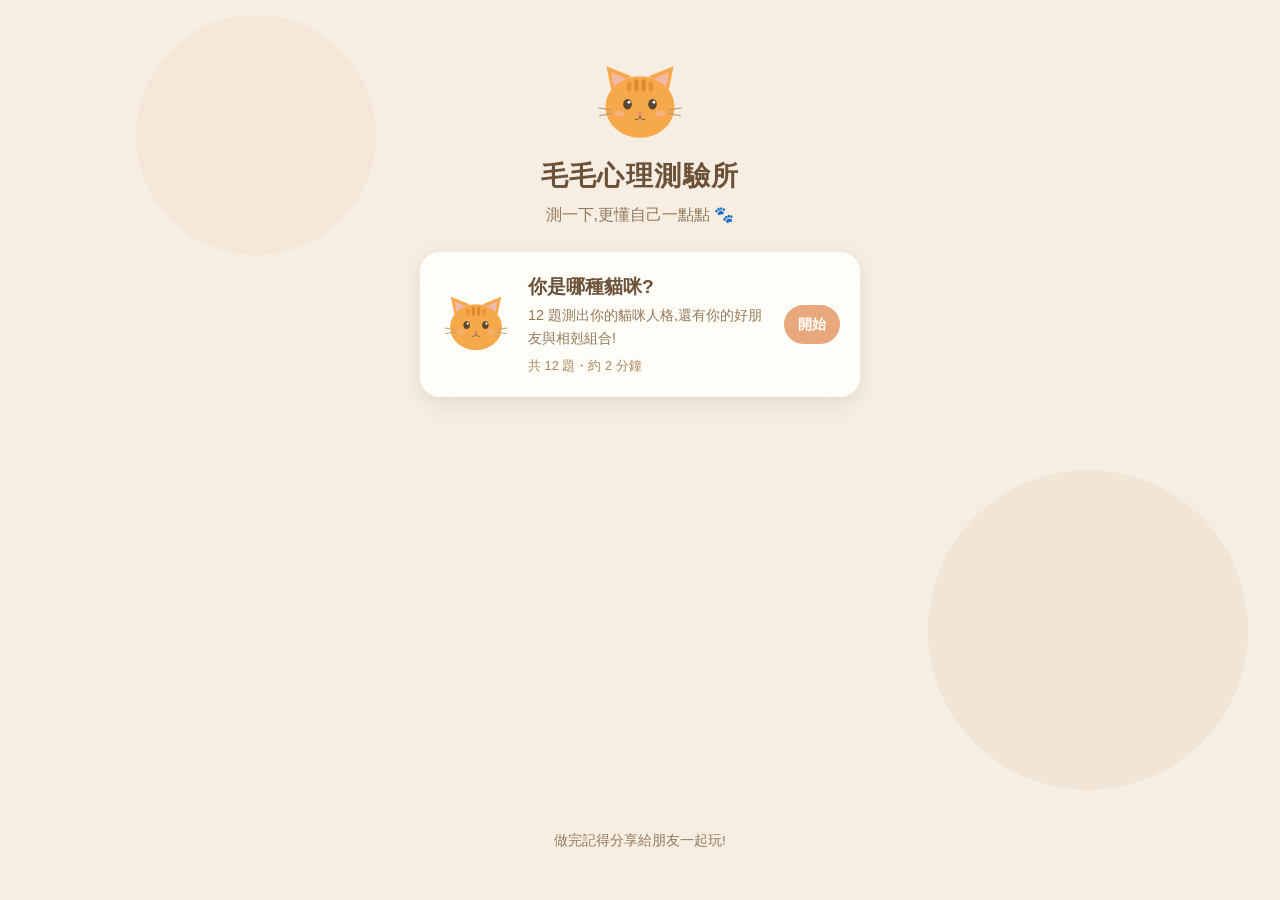
==== index.html @ 0858384c "心理測驗網站初版" ====
<!DOCTYPE html>
<html lang="zh-Hant">
<head>
  <meta charset="UTF-8">
  <meta name="viewport" content="width=device-width, initial-scale=1.0, viewport-fit=cover">
  <title>毛毛心理測驗所</title>
  <meta name="description" content="超好玩的心理測驗,快來測測看,再分享給朋友!">
  <meta property="og:title" content="毛毛心理測驗所">
  <meta property="og:description" content="超好玩的心理測驗,快來測測看你是哪種貓咪!">
  <link rel="stylesheet" href="css/style.css">
</head>
<body>
  <main class="page">
    <header class="site-header">
      <div class="site-logo" id="site-logo" aria-hidden="true"></div>
      <h1 class="site-title">毛毛心理測驗所</h1>
      <p class="site-subtitle">測一下,更懂自己一點點 🐾</p>
    </header>

    <section id="quiz-list" class="quiz-list" aria-label="測驗列表">
      <p class="loading">測驗載入中…</p>
    </section>

    <footer class="site-footer">
      <p>做完記得分享給朋友一起玩!</p>
    </footer>
  </main>

  <script src="js/cat-art.js"></script>
  <script src="js/index.js"></script>
</body>
</html>
---- css/style.css ----
/* ===== 毛毛心理測驗所 — 溫暖奶茶色系 ===== */
:root {
  --bg: #F6EEE3;          /* 米色底 */
  --bg-deep: #EFE2D0;
  --card: #FFFDF8;        /* 卡片乳白 */
  --milk-tea: #C9A87C;    /* 奶茶 */
  --milk-tea-dark: #A9855C;
  --cocoa: #6B5138;       /* 深可可,主要文字 */
  --cocoa-light: #93795C; /* 次要文字 */
  --accent: #E8A87C;      /* 蜜橘點綴 */
  --friend: #7FA86B;
  --rival: #D97B5F;
  --radius: 20px;
  --shadow: 0 6px 20px rgba(107, 81, 56, 0.12);
}

* { box-sizing: border-box; margin: 0; padding: 0; }

[hidden] { display: none !important; }

html { -webkit-text-size-adjust: 100%; }

body {
  font-family: "PingFang TC", "Microsoft JhengHei", "Noto Sans TC", sans-serif;
  background: var(--bg);
  background-image: radial-gradient(circle at 20% 15%, rgba(232, 168, 124, 0.10) 0 120px, transparent 120px),
                    radial-gradient(circle at 85% 70%, rgba(201, 168, 124, 0.12) 0 160px, transparent 160px);
  color: var(--cocoa);
  min-height: 100vh;
  line-height: 1.6;
}

.page {
  max-width: 480px;
  margin: 0 auto;
  padding: 24px 20px 48px;
  display: flex;
  flex-direction: column;
  min-height: 100vh;
}

/* ===== 首頁 ===== */
.site-header { text-align: center; padding: 12px 0 24px; }
.site-logo { width: 96px; margin: 0 auto 8px; animation: bob 3s ease-in-out infinite; }
.site-logo svg { width: 100%; height: auto; display: block; }
.site-title { font-size: 1.7rem; letter-spacing: 0.05em; }
.site-subtitle { color: var(--cocoa-light); font-size: 1rem; margin-top: 4px; }

.quiz-list { display: flex; flex-direction: column; gap: 16px; flex: 1; }
.loading { text-align: center; color: var(--cocoa-light); padding: 40px 0; }

.quiz-card {
  display: flex;
  align-items: center;
  gap: 16px;
  background: var(--card);
  border-radius: var(--radius);
  box-shadow: var(--shadow);
  padding: 18px;
  text-decoration: none;
  color: inherit;
  border: 2px solid transparent;
  transition: transform 0.15s ease, border-color 0.15s ease;
  animation: rise 0.5s ease both;
}
.quiz-card:active { transform: scale(0.97); border-color: var(--milk-tea); }
.quiz-card-art { width: 72px; flex-shrink: 0; }
.quiz-card-art svg { width: 100%; height: auto; display: block; }
.quiz-card-body { flex: 1; min-width: 0; }
.quiz-card-title { font-size: 1.2rem; font-weight: 700; }
.quiz-card-desc { font-size: 0.9rem; color: var(--cocoa-light); margin-top: 2px; }
.quiz-card-meta { font-size: 0.8rem; color: var(--milk-tea-dark); margin-top: 6px; }
.quiz-card-go {
  flex-shrink: 0;
  background: var(--accent);
  color: #fff;
  border-radius: 999px;
  padding: 8px 14px;
  font-size: 0.9rem;
  font-weight: 700;
  white-space: nowrap;
}

.site-footer { text-align: center; color: var(--cocoa-light); font-size: 0.85rem; padding-top: 32px; }

/* ===== 按鈕 ===== */
.btn {
  display: block;
  width: 100%;
  text-align: center;
  border: none;
  border-radius: 999px;
  padding: 16px 24px;
  font-size: 1.1rem;
  font-weight: 700;
  font-family: inherit;
  cursor: pointer;
  text-decoration: none;
  transition: transform 0.12s ease, box-shadow 0.12s ease;
  -webkit-tap-highlight-color: transparent;
}
.btn:active { transform: scale(0.96); }
.btn + .btn { margin-top: 12px; }
.btn-big { padding: 18px 24px; font-size: 1.2rem; }
.btn-primary {
  background: linear-gradient(135deg, var(--accent), var(--milk-tea));
  color: #fff;
  box-shadow: 0 6px 16px rgba(232, 168, 124, 0.45);
}
.btn-secondary { background: var(--card); color: var(--cocoa); box-shadow: var(--shadow); }
.btn-ghost { background: transparent; color: var(--cocoa-light); text-decoration: underline; font-weight: 400; font-size: 1rem; }

/* ===== 測驗開始畫面 ===== */
.screen { flex: 1; display: flex; flex-direction: column; justify-content: center; animation: rise 0.4s ease both; }
.start-art { width: 160px; margin: 0 auto 16px; animation: bob 3s ease-in-out infinite; }
.start-art svg { width: 100%; height: auto; display: block; }
.quiz-title { text-align: center; font-size: 1.8rem; margin-bottom: 8px; }
.quiz-desc { text-align: center; color: var(--cocoa-light); margin-bottom: 32px; white-space: pre-line; }

/* ===== 答題畫面 ===== */
.progress-wrap { padding: 8px 0 20px; }
.progress-label { font-size: 0.9rem; color: var(--milk-tea-dark); font-weight: 700; margin-bottom: 6px; text-align: center; }
.progress-bar { height: 10px; background: var(--bg-deep); border-radius: 999px; overflow: hidden; }
.progress-fill {
  height: 100%;
  width: 0%;
  background: linear-gradient(90deg, var(--milk-tea), var(--accent));
  border-radius: 999px;
  transition: width 0.35s ease;
}

.question-card {
  background: var(--card);
  border-radius: var(--radius);
  box-shadow: var(--shadow);
  padding: 28px 22px;
}
.question-card.slide-in { animation: slideIn 0.3s ease both; }
.question-text { font-size: 1.35rem; line-height: 1.5; margin-bottom: 24px; text-align: center; }

.options { display: flex; flex-direction: column; gap: 12px; }
.option-btn {
  width: 100%;
  text-align: left;
  background: var(--bg);
  border: 2px solid var(--bg-deep);
  border-radius: 16px;
  padding: 16px 18px;
  font-size: 1.05rem;
  font-family: inherit;
  color: var(--cocoa);
  line-height: 1.5;
  cursor: pointer;
  transition: transform 0.12s ease, background 0.12s ease, border-color 0.12s ease;
  -webkit-tap-highlight-color: transparent;
}
.option-btn:active { transform: scale(0.97); }
.option-btn.picked {
  background: #FBEBDD;
  border-color: var(--accent);
  animation: pulse 0.3s ease;
}

/* ===== 結果畫面 ===== */
.result-intro { text-align: center; color: var(--cocoa-light); margin-bottom: 12px; animation: rise 0.4s ease both; }

.result-card {
  background: var(--card);
  border: 3px solid var(--milk-tea);
  border-radius: 24px;
  box-shadow: var(--shadow);
  padding: 28px 22px 22px;
  text-align: center;
  animation: reveal 0.65s cubic-bezier(0.2, 1.4, 0.4, 1) both;
}
.result-art { width: 150px; margin: 0 auto 12px; animation: bob 3s ease-in-out infinite; }
.result-art svg { width: 100%; height: auto; display: block; }
.result-badge {
  display: inline-block;
  background: linear-gradient(135deg, var(--accent), var(--milk-tea));
  color: #fff;
  font-size: 1.5rem;
  font-weight: 800;
  border-radius: 999px;
  padding: 8px 26px;
  letter-spacing: 0.08em;
}
.result-tagline { font-size: 1.15rem; font-weight: 700; color: var(--milk-tea-dark); margin-top: 10px; }
.result-desc { text-align: left; margin-top: 14px; font-size: 1rem; }

.result-pairs { display: flex; gap: 10px; margin-top: 18px; }
.pair {
  flex: 1;
  border-radius: 14px;
  padding: 10px 8px;
  display: flex;
  flex-direction: column;
  gap: 2px;
}
.pair-friend { background: rgba(127, 168, 107, 0.14); }
.pair-rival { background: rgba(217, 123, 95, 0.14); }
.pair-label { font-size: 0.8rem; color: var(--cocoa-light); }
.pair-value { font-size: 1.05rem; font-weight: 700; }
.pair-friend .pair-value { color: var(--friend); }
.pair-rival .pair-value { color: var(--rival); }

.result-cta {
  margin-top: 18px;
  font-size: 0.95rem;
  background: var(--bg);
  border-radius: 12px;
  padding: 12px;
  color: var(--milk-tea-dark);
  font-weight: 700;
}

.result-actions { margin-top: 24px; animation: rise 0.5s ease 0.5s both; }

/* ===== 其他 ===== */
.error-box { text-align: center; color: var(--rival); padding: 40px 0; }

.toast {
  position: fixed;
  left: 50%;
  bottom: 40px;
  transform: translateX(-50%) translateY(20px);
  background: var(--cocoa);
  color: #fff;
  padding: 10px 22px;
  border-radius: 999px;
  font-size: 0.95rem;
  opacity: 0;
  pointer-events: none;
  transition: opacity 0.25s ease, transform 0.25s ease;
  z-index: 99;
}
.toast.show { opacity: 1; transform: translateX(-50%) translateY(0); }

/* ===== 動畫 ===== */
@keyframes rise {
  from { opacity: 0; transform: translateY(14px); }
  to { opacity: 1; transform: translateY(0); }
}
@keyframes slideIn {
  from { opacity: 0; transform: translateX(28px); }
  to { opacity: 1; transform: translateX(0); }
}
@keyframes pulse {
  0% { transform: scale(1); }
  50% { transform: scale(0.96); }
  100% { transform: scale(1); }
}
@keyframes reveal {
  0% { opacity: 0; transform: scale(0.6) rotate(-3deg); }
  100% { opacity: 1; transform: scale(1) rotate(0); }
}
@keyframes bob {
  0%, 100% { transform: translateY(0); }
  50% { transform: translateY(-6px); }
}

@media (min-width: 600px) {
  .page { padding-top: 48px; }
}
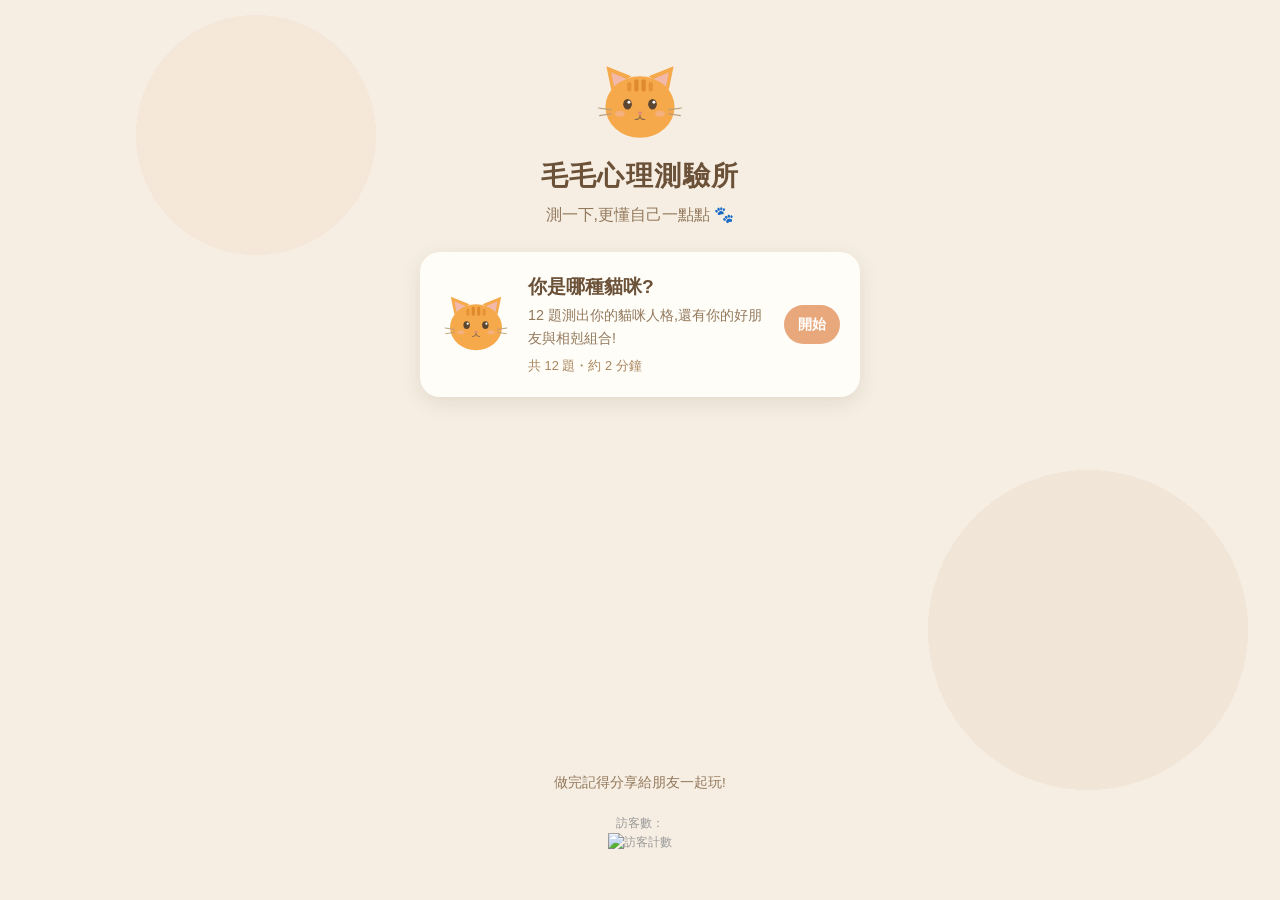
==== commit 4a3efc5f: "新增訪客計數器" ====
--- a/index.html
+++ b/index.html
@@ -2,12 +2,15 @@
 <html lang="zh-Hant">
 <head>
   <meta charset="UTF-8">
+  <meta name="google-adsense-account" content="ca-pub-9451009899963713">
   <meta name="viewport" content="width=device-width, initial-scale=1.0, viewport-fit=cover">
   <title>毛毛心理測驗所</title>
   <meta name="description" content="超好玩的心理測驗,快來測測看,再分享給朋友!">
   <meta property="og:title" content="毛毛心理測驗所">
   <meta property="og:description" content="超好玩的心理測驗,快來測測看你是哪種貓咪!">
   <link rel="stylesheet" href="css/style.css">
+  <script async src="https://pagead2.googlesyndication.com/pagead/js/adsbygoogle.js?client=ca-pub-9451009899963713"
+     crossorigin="anonymous"></script>
 </head>
 <body>
   <main class="page">
@@ -23,6 +26,10 @@
 
     <footer class="site-footer">
       <p>做完記得分享給朋友一起玩!</p>
+      <div style="text-align: center; margin-top: 20px; font-size: 12px; color: #999;">
+        <p>訪客數：</p>
+        <img src="https://hits.seeyoufarm.com/api/count/incr/badge.svg?url=https%3A%2F%2Fyumitw.github.io%2Fcat-quiz%2F&count_bg=%23FFA500&title_bg=%23555555&icon=&icon_color=%23E7E7E7&title=visits&edge_color=%23555555&edge_color=%23555555&link=https%3A%2F%2Fhits.seeyoufarm.com" alt="訪客計數">
+      </div>
     </footer>
   </main>
 
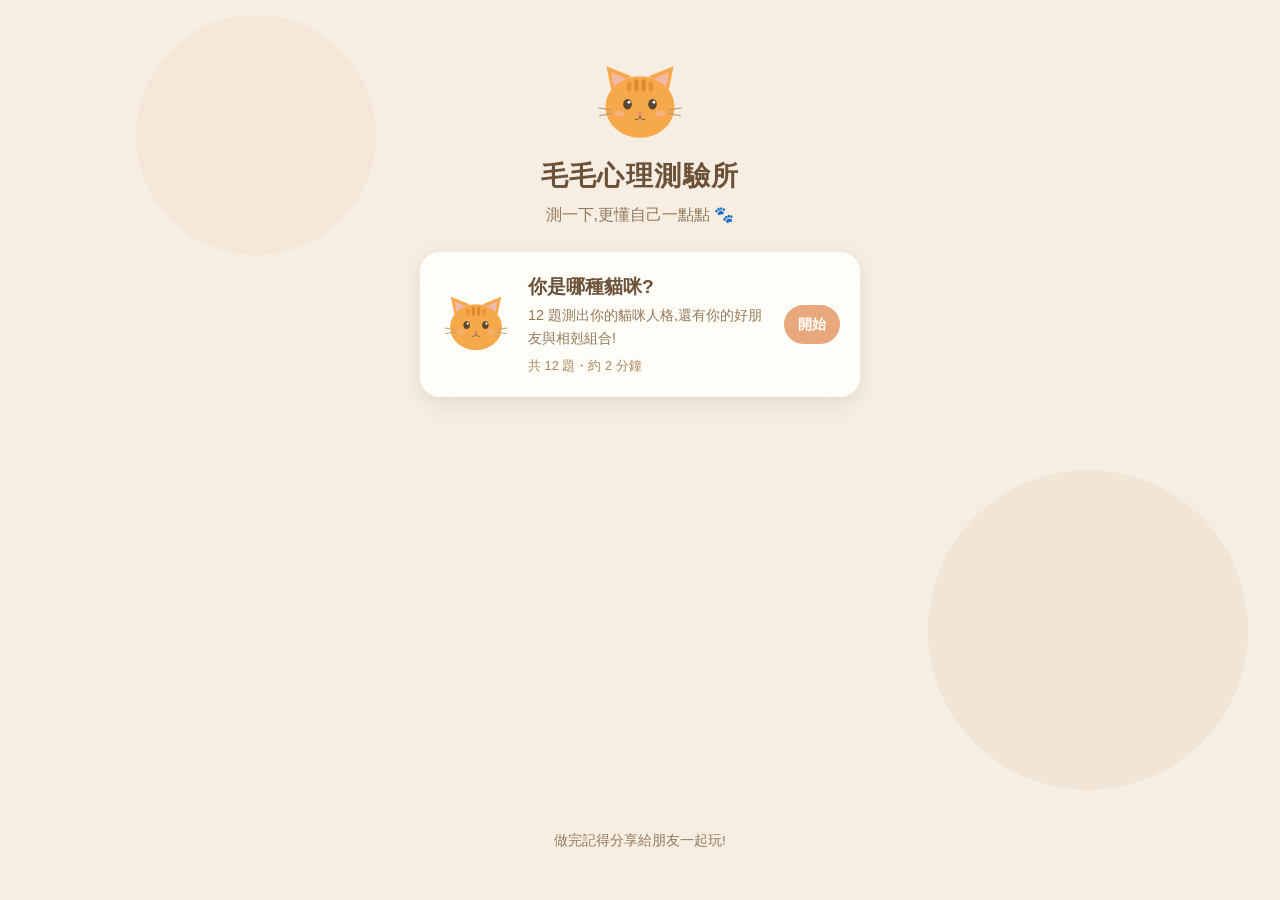
==== commit 8c788406: "使用 Statcounter 替換訪客計數器" ====
--- a/index.html
+++ b/index.html
@@ -11,6 +11,13 @@
   <link rel="stylesheet" href="css/style.css">
   <script async src="https://pagead2.googlesyndication.com/pagead/js/adsbygoogle.js?client=ca-pub-9451009899963713"
      crossorigin="anonymous"></script>
+  <!-- Statcounter 訪客計數 -->
+  <script>
+    var sc_project=13087632; 
+    var sc_invisible=1; 
+    var sc_security="f0e3c0c9"; 
+  </script>
+  <script src="https://www.statcounter.com/counter/counter.js" async></script>
 </head>
 <body>
   <main class="page">
@@ -26,10 +33,6 @@
 
     <footer class="site-footer">
       <p>做完記得分享給朋友一起玩!</p>
-      <div style="text-align: center; margin-top: 20px; font-size: 12px; color: #999;">
-        <p>訪客數：</p>
-        <img src="https://hits.seeyoufarm.com/api/count/incr/badge.svg?url=https%3A%2F%2Fyumitw.github.io%2Fcat-quiz%2F&count_bg=%23FFA500&title_bg=%23555555&icon=&icon_color=%23E7E7E7&title=visits&edge_color=%23555555&edge_color=%23555555&link=https%3A%2F%2Fhits.seeyoufarm.com" alt="訪客計數">
-      </div>
     </footer>
   </main>
 
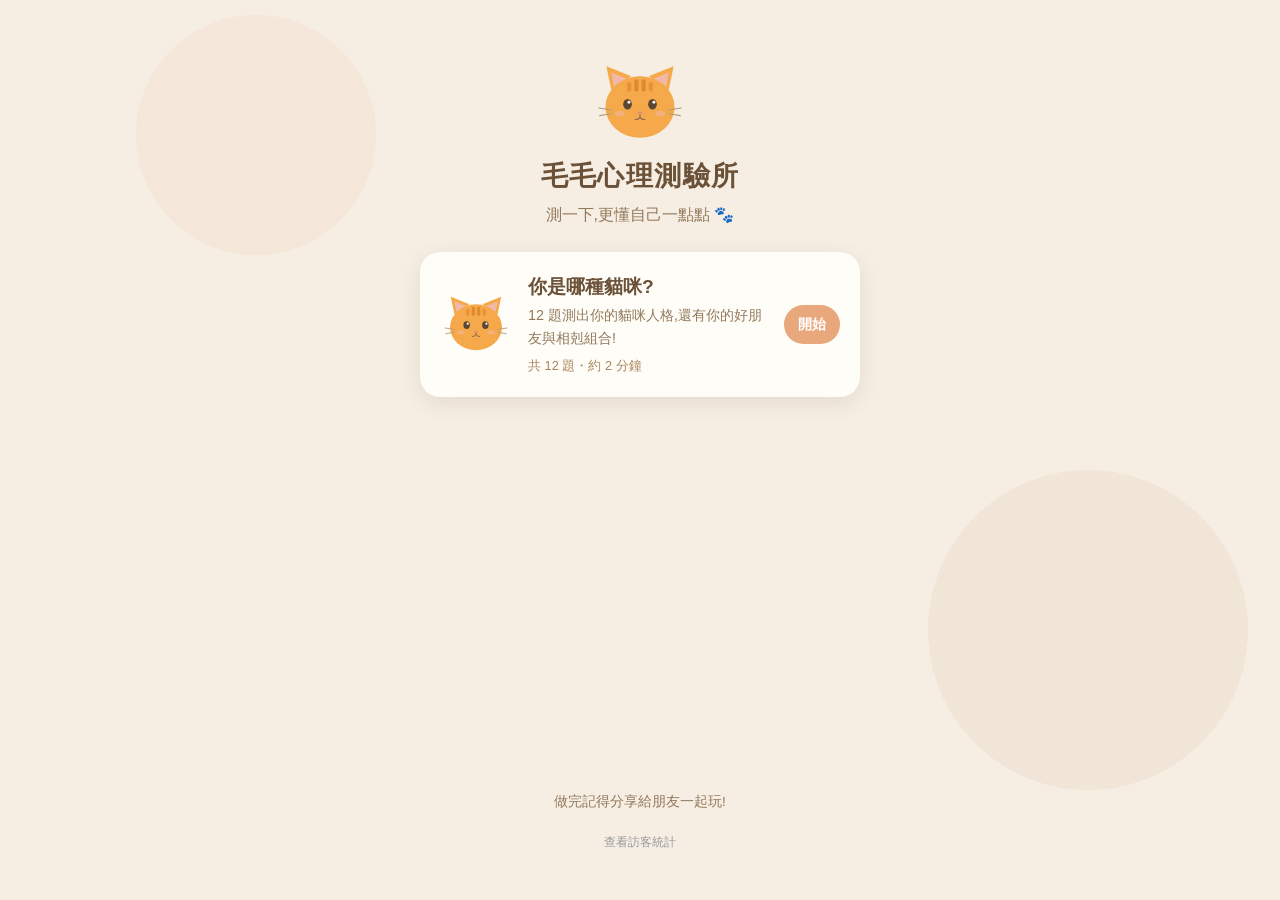
==== commit 92772dcf: "更新 Statcounter 代碼到最新版本" ====
--- a/index.html
+++ b/index.html
@@ -11,13 +11,6 @@
   <link rel="stylesheet" href="css/style.css">
   <script async src="https://pagead2.googlesyndication.com/pagead/js/adsbygoogle.js?client=ca-pub-9451009899963713"
      crossorigin="anonymous"></script>
-  <!-- Statcounter 訪客計數 -->
-  <script>
-    var sc_project=13087632; 
-    var sc_invisible=1; 
-    var sc_security="f0e3c0c9"; 
-  </script>
-  <script src="https://www.statcounter.com/counter/counter.js" async></script>
 </head>
 <body>
   <main class="page">
@@ -33,6 +26,25 @@
 
     <footer class="site-footer">
       <p>做完記得分享給朋友一起玩!</p>
+      <!-- Default Statcounter code for 貓貓心理測驗 -->
+      <div style="text-align: center; margin-top: 20px;">
+        <script type="text/javascript">
+          var sc_project=13334396; 
+          var sc_invisible=0; 
+          var sc_security="996a52aa"; 
+          var scJsHost = "https://";
+          document.write("<sc"+"ript type='text/javascript' src='" + scJsHost+
+          "statcounter.com/counter/counter.js'></"+"script>");
+        </script>
+        <noscript><div class="statcounter"><a title="Web Analytics"
+          href="https://statcounter.com/" target="_blank"><img class="statcounter"
+          src="https://c.statcounter.com/13334396/0/996a52aa/0/" alt="Web Analytics"
+          referrerPolicy="no-referrer-when-downgrade"></a></div></noscript>
+        <!-- End of Statcounter Code -->
+        <p style="margin-top: 10px; font-size: 12px;">
+          <a href="https://statcounter.com/p13334396/?guest=1" target="_blank" style="color: #999; text-decoration: none;">查看訪客統計</a>
+        </p>
+      </div>
     </footer>
   </main>
 
